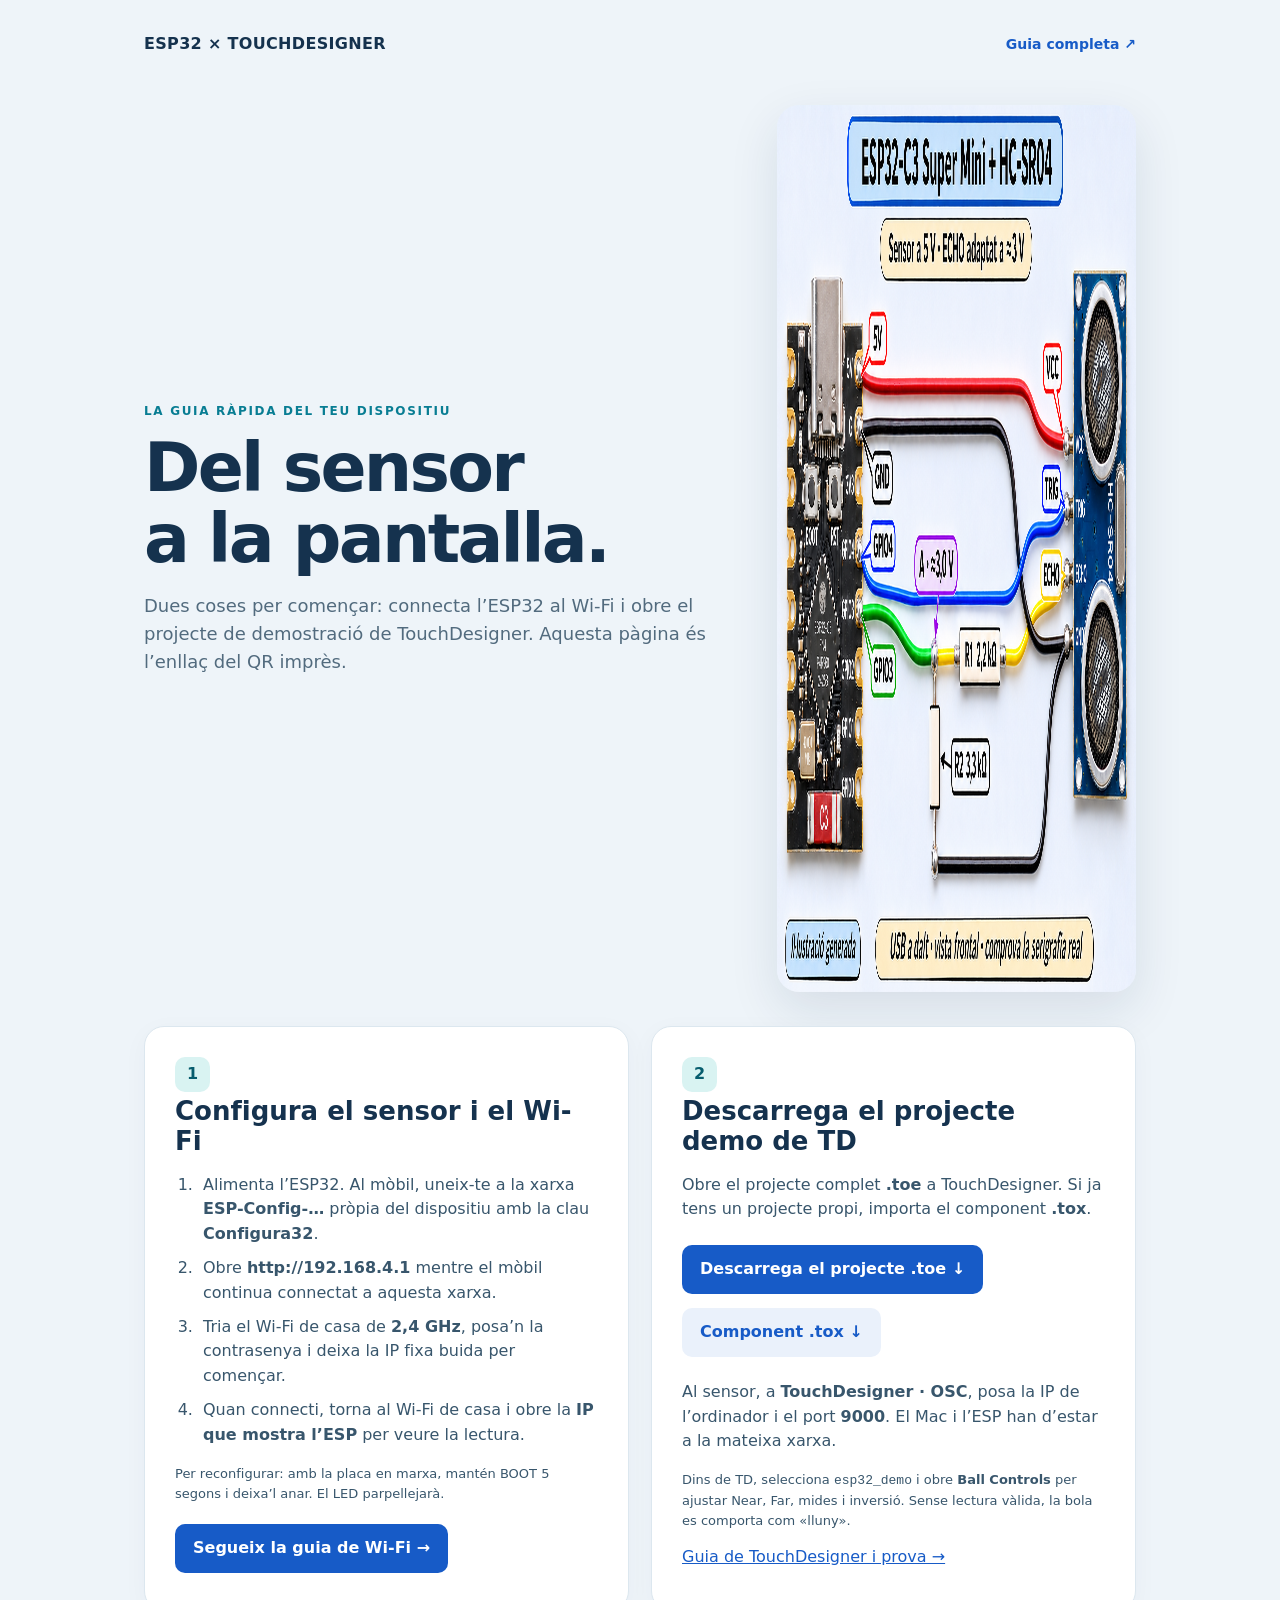
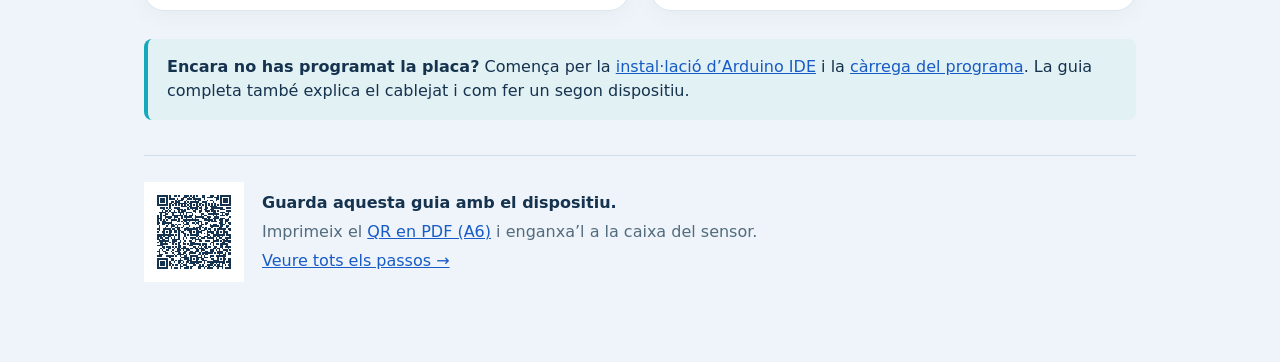
==== docs/comenca.html @ 6655056f "Tanca la guia amb QR i controls visuals de TouchDesigner" ====
<!doctype html>
<html lang="ca"><head><meta charset="utf-8"><meta name="viewport" content="width=device-width, initial-scale=1"><meta name="theme-color" content="#15324e"><meta name="description" content="Configura el Wi-Fi del sensor ESP32-C3 i descarrega el patch de TouchDesigner."><title>Comença aquí · Sensor ESP32 i TouchDesigner</title>
<style>
:root{--navy:#15324e;--blue:#175bc7;--teal:#14a9bc;--paper:#eef4f9;--muted:#526b7e}*{box-sizing:border-box}body{margin:0;background:var(--paper);color:var(--navy);font:16px/1.55 system-ui,-apple-system,BlinkMacSystemFont,"Segoe UI",sans-serif}a{color:var(--blue)}.shell{max-width:1040px;margin:auto;padding:32px 24px 80px}.top{display:flex;justify-content:space-between;gap:16px;align-items:center;margin-bottom:48px}.brand{font-weight:800;letter-spacing:.02em}.top a{text-decoration:none;font-size:14px;font-weight:650}.hero{display:grid;grid-template-columns:1.25fr .75fr;gap:35px;align-items:center;margin-bottom:34px}.kicker{color:#087d93;font-size:12px;letter-spacing:.14em;font-weight:800;text-transform:uppercase}h1{font-size:clamp(38px,6vw,68px);line-height:1.04;letter-spacing:-.04em;margin:12px 0 18px}h2{font-size:26px;line-height:1.15;margin:5px 0 15px}.lead{font-size:18px;color:var(--muted);max-width:600px}.hero img{width:100%;border-radius:22px;box-shadow:0 18px 50px #15324e1c}.cards{display:grid;grid-template-columns:1fr 1fr;gap:22px}.card{background:#fff;border:1px solid #dce7ef;border-radius:20px;padding:30px;box-shadow:0 6px 26px #15324e09}.number{display:inline-grid;place-items:center;width:35px;height:35px;background:#d9f3f2;color:#075d6e;border-radius:10px;font-weight:800}.card p,.card li{color:#38566c}.card ol{padding-left:23px}.card li{padding-left:5px;margin:9px 0}.button{display:inline-block;background:var(--blue);color:#fff;text-decoration:none;border-radius:10px;padding:12px 18px;font-weight:700;margin:7px 8px 7px 0}.button.secondary{background:#eaf1fb;color:var(--blue)}.micro{font-size:13px;color:var(--muted)}.note{background:#e2f1f3;border-left:4px solid var(--teal);padding:16px 19px;border-radius:8px;margin:28px 0}.qr-row{display:flex;gap:18px;align-items:center;margin-top:35px;border-top:1px solid #cfdeea;padding-top:26px}.qr-row img{width:100px;height:100px;image-rendering:pixelated;background:white;padding:7px}.qr-row p{margin:4px 0;color:var(--muted)}@media(max-width:720px){.shell{padding:22px 17px 50px}.top{margin-bottom:30px}.hero,.cards{grid-template-columns:1fr}.hero{gap:20px}.hero img{max-height:240px;object-fit:cover}.card{padding:23px}.qr-row{align-items:flex-start}.qr-row img{width:75px;height:75px}}@media print{body{background:#fff}.shell{max-width:none}.hero img{max-width:260px}.cards{gap:15px}.card{box-shadow:none;break-inside:avoid}.qr-row{display:none}}
</style></head><body><div class="shell"><header class="top"><div class="brand">ESP32 × TOUCHDESIGNER</div><a href="index.html">Guia completa ↗</a></header>
<section class="hero"><div><div class="kicker">La guia ràpida del teu dispositiu</div><h1>Del sensor<br>a la pantalla.</h1><p class="lead">Dues coses per començar: connecta l’ESP32 al Wi-Fi i obre el projecte de demostració de TouchDesigner. Aquesta pàgina és l’enllaç del QR imprès.</p></div><img src="assets/connexio-illustrada.png" alt="ESP32-C3 Super Mini connectat al sensor HC-SR04 amb divisor de tensió" width="1774" height="887"></section>
<main class="cards"><section class="card"><span class="number">1</span><h2>Configura el sensor i el Wi-Fi</h2><ol><li>Alimenta l’ESP32. Al mòbil, uneix-te a la xarxa <strong>ESP-Config-…</strong> pròpia del dispositiu amb la clau <strong>Configura32</strong>.</li><li>Obre <strong>http://192.168.4.1</strong> mentre el mòbil continua connectat a aquesta xarxa.</li><li>Tria el Wi-Fi de casa de <strong>2,4 GHz</strong>, posa’n la contrasenya i deixa la IP fixa buida per començar.</li><li>Quan connecti, torna al Wi-Fi de casa i obre la <strong>IP que mostra l’ESP</strong> per veure la lectura.</li></ol><p class="micro">Per reconfigurar: amb la placa en marxa, mantén BOOT 5 segons i deixa’l anar. El LED parpellejarà.</p><a class="button" href="index.html#wifi">Segueix la guia de Wi-Fi →</a></section>
<section class="card"><span class="number">2</span><h2>Descarrega el projecte demo de TD</h2><p>Obre el projecte complet <strong>.toe</strong> a TouchDesigner. Si ja tens un projecte propi, importa el component <strong>.tox</strong>.</p><a class="button" href="downloads/Prova_ESP32_TouchDesigner.toe" download>Descarrega el projecte .toe ↓</a><a class="button secondary" href="downloads/Prova_ESP32_TouchDesigner.tox" download>Component .tox ↓</a><p>Al sensor, a <strong>TouchDesigner · OSC</strong>, posa la IP de l’ordinador i el port <strong>9000</strong>. El Mac i l’ESP han d’estar a la mateixa xarxa.</p><p class="micro">Dins de TD, selecciona <code>esp32_demo</code> i obre <strong>Ball Controls</strong> per ajustar Near, Far, mides i inversió. Sense lectura vàlida, la bola es comporta com «lluny».</p><a href="index.html#touchdesigner">Guia de TouchDesigner i prova →</a></section></main>
<aside class="note"><strong>Encara no has programat la placa?</strong> Comença per la <a href="index.html#arduino">instal·lació d’Arduino IDE</a> i la <a href="index.html#programa">càrrega del programa</a>. La guia completa també explica el cablejat i com fer un segon dispositiu.</aside>
<footer class="qr-row"><img src="assets/qr-guia.png" alt="Codi QR que obre aquesta pàgina"><div><strong>Guarda aquesta guia amb el dispositiu.</strong><p>Imprimeix el <a href="assets/qr-guia-imprimible.pdf" download>QR en PDF (A6)</a> i enganxa’l a la caixa del sensor.</p><a href="index.html">Veure tots els passos →</a></div></footer></div></body></html>
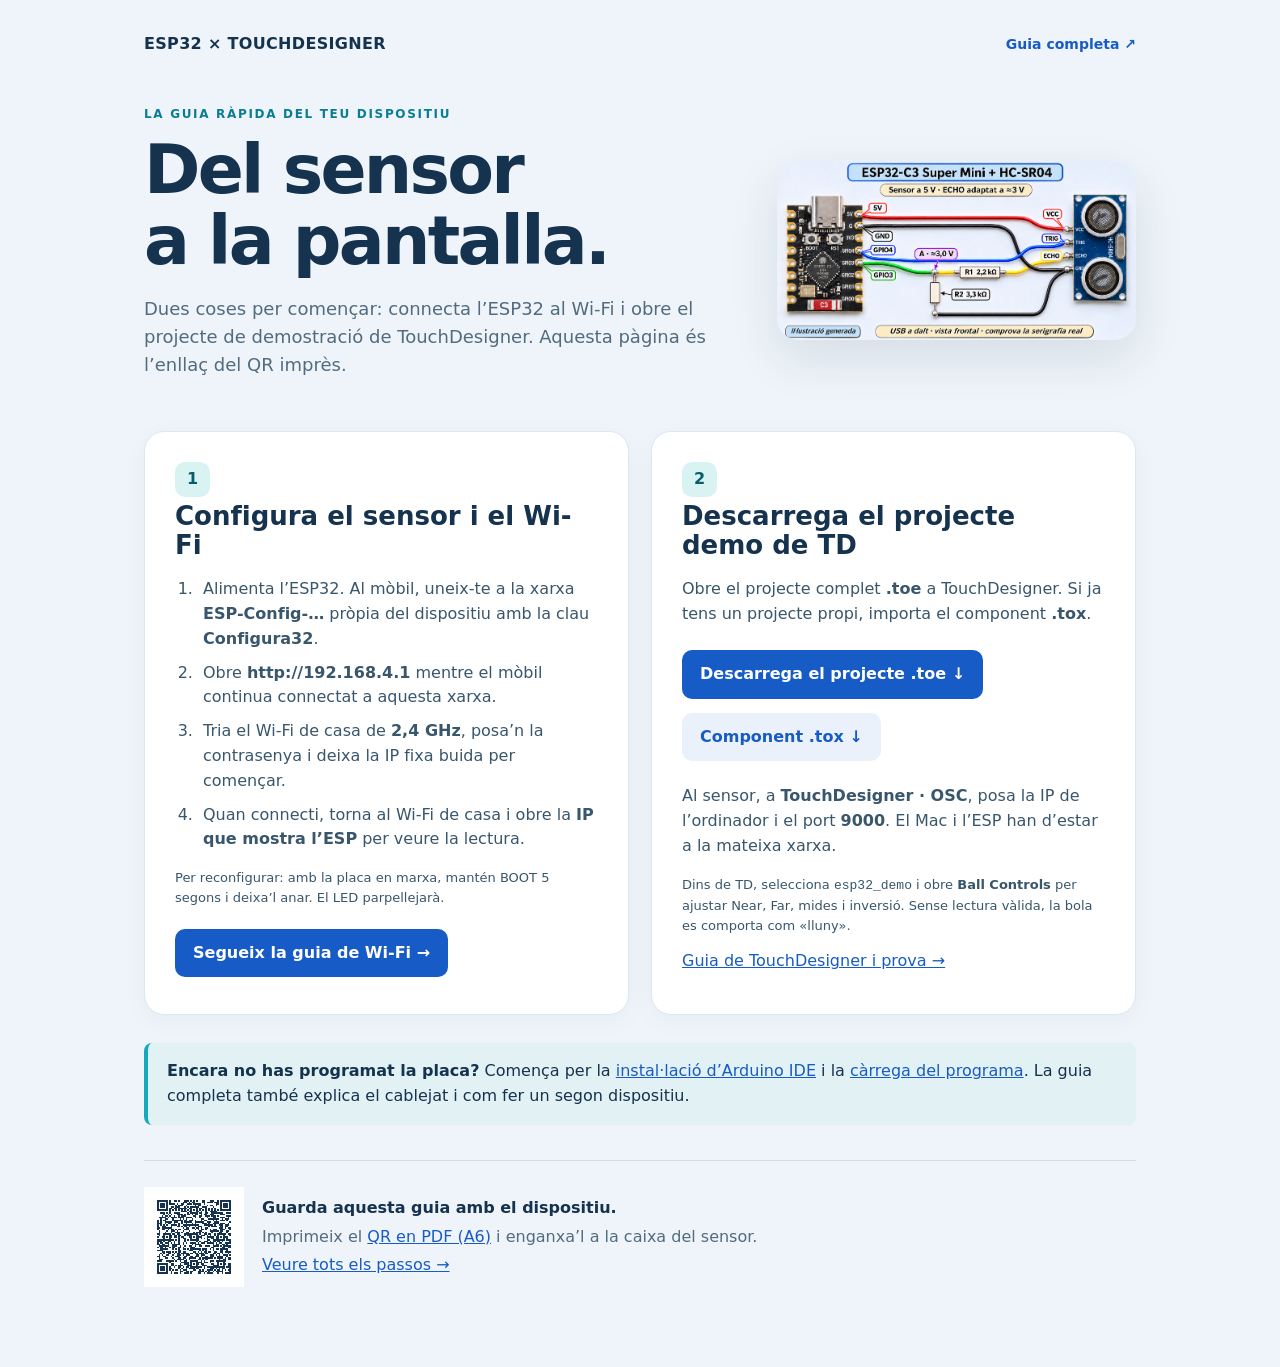
==== commit 13ef4b59: "Ajusta la mida de la il·lustració de la guia ràpida" ====
--- a/docs/comenca.html
+++ b/docs/comenca.html
@@ -1,7 +1,7 @@
 <!doctype html>
 <html lang="ca"><head><meta charset="utf-8"><meta name="viewport" content="width=device-width, initial-scale=1"><meta name="theme-color" content="#15324e"><meta name="description" content="Configura el Wi-Fi del sensor ESP32-C3 i descarrega el patch de TouchDesigner."><title>Comença aquí · Sensor ESP32 i TouchDesigner</title>
 <style>
-:root{--navy:#15324e;--blue:#175bc7;--teal:#14a9bc;--paper:#eef4f9;--muted:#526b7e}*{box-sizing:border-box}body{margin:0;background:var(--paper);color:var(--navy);font:16px/1.55 system-ui,-apple-system,BlinkMacSystemFont,"Segoe UI",sans-serif}a{color:var(--blue)}.shell{max-width:1040px;margin:auto;padding:32px 24px 80px}.top{display:flex;justify-content:space-between;gap:16px;align-items:center;margin-bottom:48px}.brand{font-weight:800;letter-spacing:.02em}.top a{text-decoration:none;font-size:14px;font-weight:650}.hero{display:grid;grid-template-columns:1.25fr .75fr;gap:35px;align-items:center;margin-bottom:34px}.kicker{color:#087d93;font-size:12px;letter-spacing:.14em;font-weight:800;text-transform:uppercase}h1{font-size:clamp(38px,6vw,68px);line-height:1.04;letter-spacing:-.04em;margin:12px 0 18px}h2{font-size:26px;line-height:1.15;margin:5px 0 15px}.lead{font-size:18px;color:var(--muted);max-width:600px}.hero img{width:100%;border-radius:22px;box-shadow:0 18px 50px #15324e1c}.cards{display:grid;grid-template-columns:1fr 1fr;gap:22px}.card{background:#fff;border:1px solid #dce7ef;border-radius:20px;padding:30px;box-shadow:0 6px 26px #15324e09}.number{display:inline-grid;place-items:center;width:35px;height:35px;background:#d9f3f2;color:#075d6e;border-radius:10px;font-weight:800}.card p,.card li{color:#38566c}.card ol{padding-left:23px}.card li{padding-left:5px;margin:9px 0}.button{display:inline-block;background:var(--blue);color:#fff;text-decoration:none;border-radius:10px;padding:12px 18px;font-weight:700;margin:7px 8px 7px 0}.button.secondary{background:#eaf1fb;color:var(--blue)}.micro{font-size:13px;color:var(--muted)}.note{background:#e2f1f3;border-left:4px solid var(--teal);padding:16px 19px;border-radius:8px;margin:28px 0}.qr-row{display:flex;gap:18px;align-items:center;margin-top:35px;border-top:1px solid #cfdeea;padding-top:26px}.qr-row img{width:100px;height:100px;image-rendering:pixelated;background:white;padding:7px}.qr-row p{margin:4px 0;color:var(--muted)}@media(max-width:720px){.shell{padding:22px 17px 50px}.top{margin-bottom:30px}.hero,.cards{grid-template-columns:1fr}.hero{gap:20px}.hero img{max-height:240px;object-fit:cover}.card{padding:23px}.qr-row{align-items:flex-start}.qr-row img{width:75px;height:75px}}@media print{body{background:#fff}.shell{max-width:none}.hero img{max-width:260px}.cards{gap:15px}.card{box-shadow:none;break-inside:avoid}.qr-row{display:none}}
+:root{--navy:#15324e;--blue:#175bc7;--teal:#14a9bc;--paper:#eef4f9;--muted:#526b7e}*{box-sizing:border-box}body{margin:0;background:var(--paper);color:var(--navy);font:16px/1.55 system-ui,-apple-system,BlinkMacSystemFont,"Segoe UI",sans-serif}a{color:var(--blue)}.shell{max-width:1040px;margin:auto;padding:32px 24px 80px}.top{display:flex;justify-content:space-between;gap:16px;align-items:center;margin-bottom:48px}.brand{font-weight:800;letter-spacing:.02em}.top a{text-decoration:none;font-size:14px;font-weight:650}.hero{display:grid;grid-template-columns:1.25fr .75fr;gap:35px;align-items:center;margin-bottom:34px}.kicker{color:#087d93;font-size:12px;letter-spacing:.14em;font-weight:800;text-transform:uppercase}h1{font-size:clamp(38px,6vw,68px);line-height:1.04;letter-spacing:-.04em;margin:12px 0 18px}h2{font-size:26px;line-height:1.15;margin:5px 0 15px}.lead{font-size:18px;color:var(--muted);max-width:600px}.hero img{width:100%;height:auto;border-radius:22px;box-shadow:0 18px 50px #15324e1c}.cards{display:grid;grid-template-columns:1fr 1fr;gap:22px}.card{background:#fff;border:1px solid #dce7ef;border-radius:20px;padding:30px;box-shadow:0 6px 26px #15324e09}.number{display:inline-grid;place-items:center;width:35px;height:35px;background:#d9f3f2;color:#075d6e;border-radius:10px;font-weight:800}.card p,.card li{color:#38566c}.card ol{padding-left:23px}.card li{padding-left:5px;margin:9px 0}.button{display:inline-block;background:var(--blue);color:#fff;text-decoration:none;border-radius:10px;padding:12px 18px;font-weight:700;margin:7px 8px 7px 0}.button.secondary{background:#eaf1fb;color:var(--blue)}.micro{font-size:13px;color:var(--muted)}.note{background:#e2f1f3;border-left:4px solid var(--teal);padding:16px 19px;border-radius:8px;margin:28px 0}.qr-row{display:flex;gap:18px;align-items:center;margin-top:35px;border-top:1px solid #cfdeea;padding-top:26px}.qr-row img{width:100px;height:100px;image-rendering:pixelated;background:white;padding:7px}.qr-row p{margin:4px 0;color:var(--muted)}@media(max-width:720px){.shell{padding:22px 17px 50px}.top{margin-bottom:30px}.hero,.cards{grid-template-columns:1fr}.hero{gap:20px}.hero img{max-height:240px;object-fit:cover}.card{padding:23px}.qr-row{align-items:flex-start}.qr-row img{width:75px;height:75px}}@media print{body{background:#fff}.shell{max-width:none}.hero img{max-width:260px}.cards{gap:15px}.card{box-shadow:none;break-inside:avoid}.qr-row{display:none}}
 </style></head><body><div class="shell"><header class="top"><div class="brand">ESP32 × TOUCHDESIGNER</div><a href="index.html">Guia completa ↗</a></header>
 <section class="hero"><div><div class="kicker">La guia ràpida del teu dispositiu</div><h1>Del sensor<br>a la pantalla.</h1><p class="lead">Dues coses per començar: connecta l’ESP32 al Wi-Fi i obre el projecte de demostració de TouchDesigner. Aquesta pàgina és l’enllaç del QR imprès.</p></div><img src="assets/connexio-illustrada.png" alt="ESP32-C3 Super Mini connectat al sensor HC-SR04 amb divisor de tensió" width="1774" height="887"></section>
 <main class="cards"><section class="card"><span class="number">1</span><h2>Configura el sensor i el Wi-Fi</h2><ol><li>Alimenta l’ESP32. Al mòbil, uneix-te a la xarxa <strong>ESP-Config-…</strong> pròpia del dispositiu amb la clau <strong>Configura32</strong>.</li><li>Obre <strong>http://192.168.4.1</strong> mentre el mòbil continua connectat a aquesta xarxa.</li><li>Tria el Wi-Fi de casa de <strong>2,4 GHz</strong>, posa’n la contrasenya i deixa la IP fixa buida per començar.</li><li>Quan connecti, torna al Wi-Fi de casa i obre la <strong>IP que mostra l’ESP</strong> per veure la lectura.</li></ol><p class="micro">Per reconfigurar: amb la placa en marxa, mantén BOOT 5 segons i deixa’l anar. El LED parpellejarà.</p><a class="button" href="index.html#wifi">Segueix la guia de Wi-Fi →</a></section>
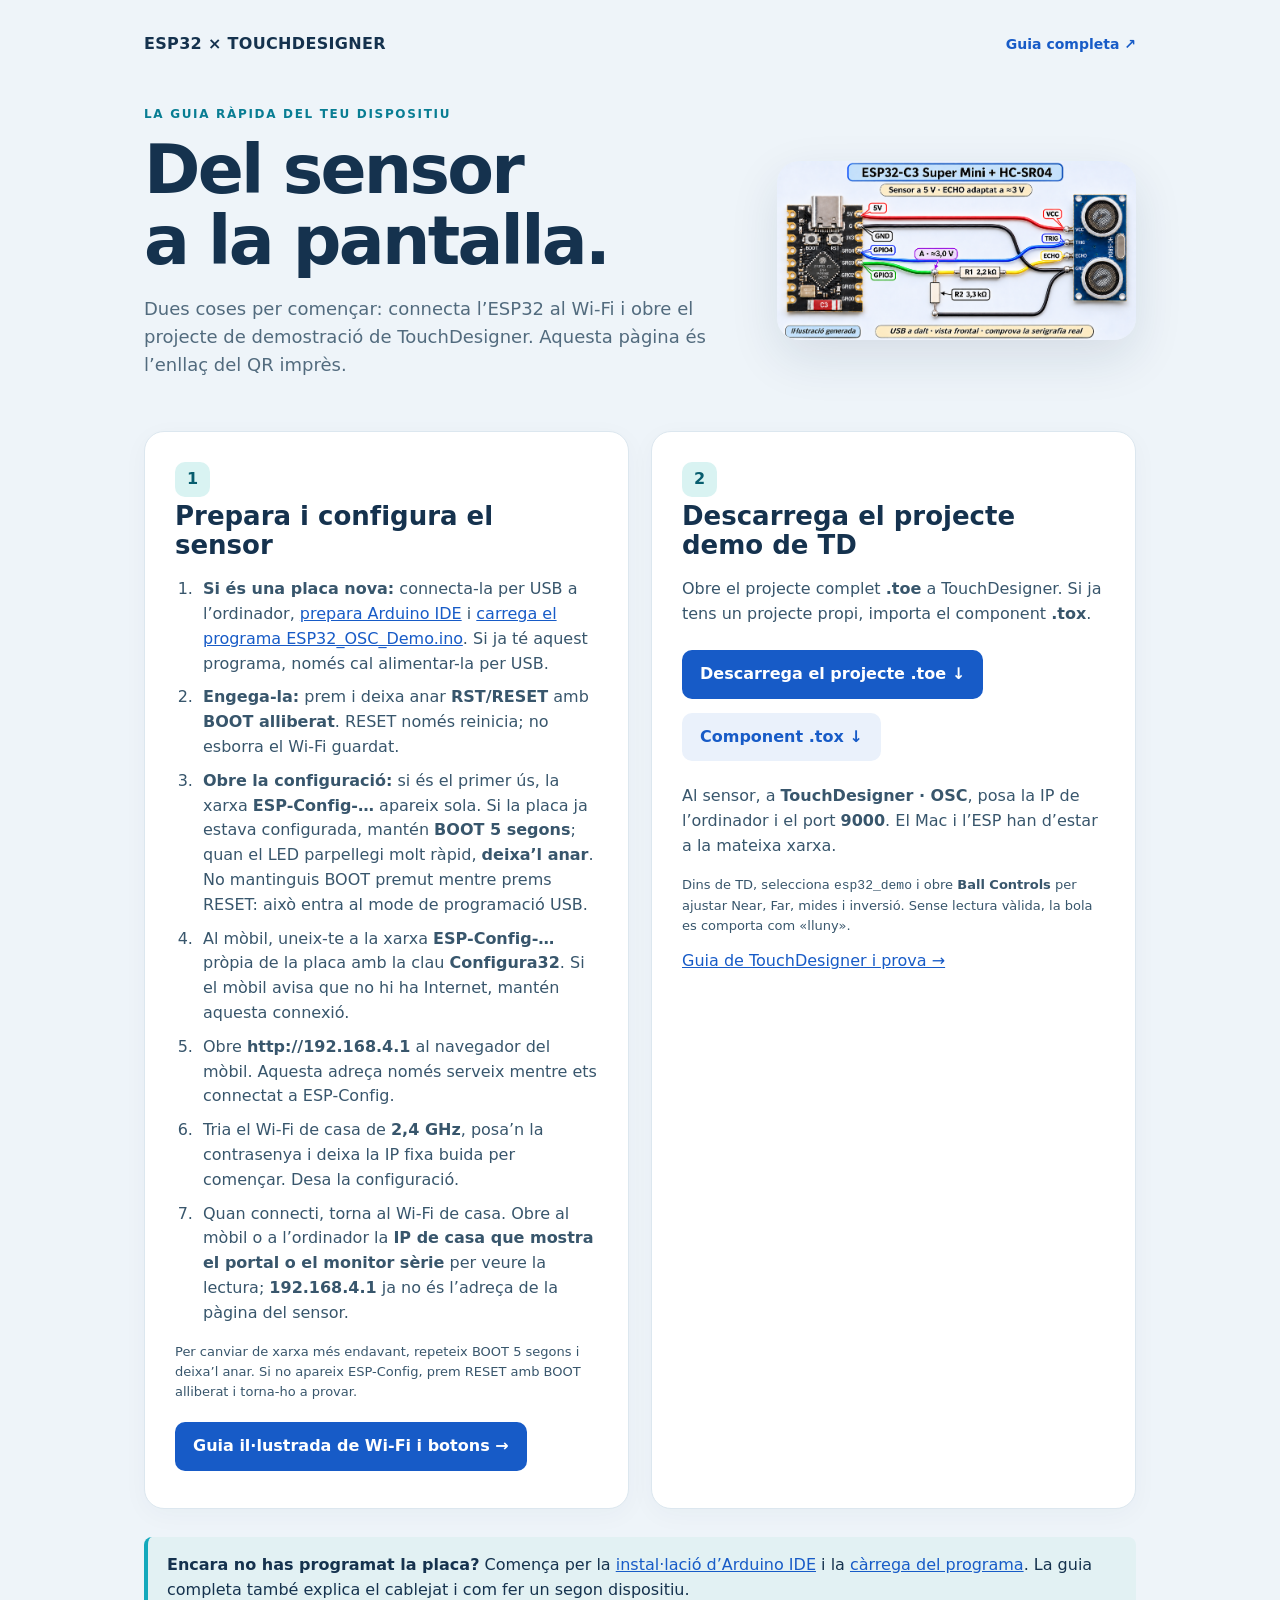
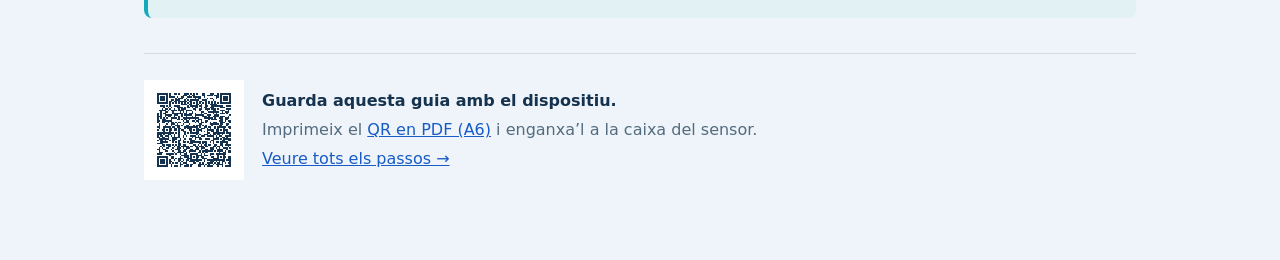
==== commit 25029d53: "Explica BOOT i RESET des de zero a la guia ràpida" ====
--- a/docs/comenca.html
+++ b/docs/comenca.html
@@ -4,7 +4,7 @@
 :root{--navy:#15324e;--blue:#175bc7;--teal:#14a9bc;--paper:#eef4f9;--muted:#526b7e}*{box-sizing:border-box}body{margin:0;background:var(--paper);color:var(--navy);font:16px/1.55 system-ui,-apple-system,BlinkMacSystemFont,"Segoe UI",sans-serif}a{color:var(--blue)}.shell{max-width:1040px;margin:auto;padding:32px 24px 80px}.top{display:flex;justify-content:space-between;gap:16px;align-items:center;margin-bottom:48px}.brand{font-weight:800;letter-spacing:.02em}.top a{text-decoration:none;font-size:14px;font-weight:650}.hero{display:grid;grid-template-columns:1.25fr .75fr;gap:35px;align-items:center;margin-bottom:34px}.kicker{color:#087d93;font-size:12px;letter-spacing:.14em;font-weight:800;text-transform:uppercase}h1{font-size:clamp(38px,6vw,68px);line-height:1.04;letter-spacing:-.04em;margin:12px 0 18px}h2{font-size:26px;line-height:1.15;margin:5px 0 15px}.lead{font-size:18px;color:var(--muted);max-width:600px}.hero img{width:100%;height:auto;border-radius:22px;box-shadow:0 18px 50px #15324e1c}.cards{display:grid;grid-template-columns:1fr 1fr;gap:22px}.card{background:#fff;border:1px solid #dce7ef;border-radius:20px;padding:30px;box-shadow:0 6px 26px #15324e09}.number{display:inline-grid;place-items:center;width:35px;height:35px;background:#d9f3f2;color:#075d6e;border-radius:10px;font-weight:800}.card p,.card li{color:#38566c}.card ol{padding-left:23px}.card li{padding-left:5px;margin:9px 0}.button{display:inline-block;background:var(--blue);color:#fff;text-decoration:none;border-radius:10px;padding:12px 18px;font-weight:700;margin:7px 8px 7px 0}.button.secondary{background:#eaf1fb;color:var(--blue)}.micro{font-size:13px;color:var(--muted)}.note{background:#e2f1f3;border-left:4px solid var(--teal);padding:16px 19px;border-radius:8px;margin:28px 0}.qr-row{display:flex;gap:18px;align-items:center;margin-top:35px;border-top:1px solid #cfdeea;padding-top:26px}.qr-row img{width:100px;height:100px;image-rendering:pixelated;background:white;padding:7px}.qr-row p{margin:4px 0;color:var(--muted)}@media(max-width:720px){.shell{padding:22px 17px 50px}.top{margin-bottom:30px}.hero,.cards{grid-template-columns:1fr}.hero{gap:20px}.hero img{max-height:240px;object-fit:cover}.card{padding:23px}.qr-row{align-items:flex-start}.qr-row img{width:75px;height:75px}}@media print{body{background:#fff}.shell{max-width:none}.hero img{max-width:260px}.cards{gap:15px}.card{box-shadow:none;break-inside:avoid}.qr-row{display:none}}
 </style></head><body><div class="shell"><header class="top"><div class="brand">ESP32 × TOUCHDESIGNER</div><a href="index.html">Guia completa ↗</a></header>
 <section class="hero"><div><div class="kicker">La guia ràpida del teu dispositiu</div><h1>Del sensor<br>a la pantalla.</h1><p class="lead">Dues coses per començar: connecta l’ESP32 al Wi-Fi i obre el projecte de demostració de TouchDesigner. Aquesta pàgina és l’enllaç del QR imprès.</p></div><img src="assets/connexio-illustrada.png" alt="ESP32-C3 Super Mini connectat al sensor HC-SR04 amb divisor de tensió" width="1774" height="887"></section>
-<main class="cards"><section class="card"><span class="number">1</span><h2>Configura el sensor i el Wi-Fi</h2><ol><li>Alimenta l’ESP32. Al mòbil, uneix-te a la xarxa <strong>ESP-Config-…</strong> pròpia del dispositiu amb la clau <strong>Configura32</strong>.</li><li>Obre <strong>http://192.168.4.1</strong> mentre el mòbil continua connectat a aquesta xarxa.</li><li>Tria el Wi-Fi de casa de <strong>2,4 GHz</strong>, posa’n la contrasenya i deixa la IP fixa buida per començar.</li><li>Quan connecti, torna al Wi-Fi de casa i obre la <strong>IP que mostra l’ESP</strong> per veure la lectura.</li></ol><p class="micro">Per reconfigurar: amb la placa en marxa, mantén BOOT 5 segons i deixa’l anar. El LED parpellejarà.</p><a class="button" href="index.html#wifi">Segueix la guia de Wi-Fi →</a></section>
+<main class="cards"><section class="card"><span class="number">1</span><h2>Prepara i configura el sensor</h2><ol><li><strong>Si és una placa nova:</strong> connecta-la per USB a l’ordinador, <a href="index.html#arduino">prepara Arduino IDE</a> i <a href="index.html#programa">carrega el programa ESP32_OSC_Demo.ino</a>. Si ja té aquest programa, només cal alimentar-la per USB.</li><li><strong>Engega-la:</strong> prem i deixa anar <strong>RST/RESET</strong> amb <strong>BOOT alliberat</strong>. RESET només reinicia; no esborra el Wi-Fi guardat.</li><li><strong>Obre la configuració:</strong> si és el primer ús, la xarxa <strong>ESP-Config-…</strong> apareix sola. Si la placa ja estava configurada, mantén <strong>BOOT 5 segons</strong>; quan el LED parpellegi molt ràpid, <strong>deixa’l anar</strong>. No mantinguis BOOT premut mentre prems RESET: això entra al mode de programació USB.</li><li>Al mòbil, uneix-te a la xarxa <strong>ESP-Config-…</strong> pròpia de la placa amb la clau <strong>Configura32</strong>. Si el mòbil avisa que no hi ha Internet, mantén aquesta connexió.</li><li>Obre <strong>http://192.168.4.1</strong> al navegador del mòbil. Aquesta adreça només serveix mentre ets connectat a ESP-Config.</li><li>Tria el Wi-Fi de casa de <strong>2,4 GHz</strong>, posa’n la contrasenya i deixa la IP fixa buida per començar. Desa la configuració.</li><li>Quan connecti, torna al Wi-Fi de casa. Obre al mòbil o a l’ordinador la <strong>IP de casa que mostra el portal o el monitor sèrie</strong> per veure la lectura; <strong>192.168.4.1</strong> ja no és l’adreça de la pàgina del sensor.</li></ol><p class="micro">Per canviar de xarxa més endavant, repeteix BOOT 5 segons i deixa’l anar. Si no apareix ESP-Config, prem RESET amb BOOT alliberat i torna-ho a provar.</p><a class="button" href="index.html#wifi">Guia il·lustrada de Wi-Fi i botons →</a></section>
 <section class="card"><span class="number">2</span><h2>Descarrega el projecte demo de TD</h2><p>Obre el projecte complet <strong>.toe</strong> a TouchDesigner. Si ja tens un projecte propi, importa el component <strong>.tox</strong>.</p><a class="button" href="downloads/Prova_ESP32_TouchDesigner.toe" download>Descarrega el projecte .toe ↓</a><a class="button secondary" href="downloads/Prova_ESP32_TouchDesigner.tox" download>Component .tox ↓</a><p>Al sensor, a <strong>TouchDesigner · OSC</strong>, posa la IP de l’ordinador i el port <strong>9000</strong>. El Mac i l’ESP han d’estar a la mateixa xarxa.</p><p class="micro">Dins de TD, selecciona <code>esp32_demo</code> i obre <strong>Ball Controls</strong> per ajustar Near, Far, mides i inversió. Sense lectura vàlida, la bola es comporta com «lluny».</p><a href="index.html#touchdesigner">Guia de TouchDesigner i prova →</a></section></main>
 <aside class="note"><strong>Encara no has programat la placa?</strong> Comença per la <a href="index.html#arduino">instal·lació d’Arduino IDE</a> i la <a href="index.html#programa">càrrega del programa</a>. La guia completa també explica el cablejat i com fer un segon dispositiu.</aside>
 <footer class="qr-row"><img src="assets/qr-guia.png" alt="Codi QR que obre aquesta pàgina"><div><strong>Guarda aquesta guia amb el dispositiu.</strong><p>Imprimeix el <a href="assets/qr-guia-imprimible.pdf" download>QR en PDF (A6)</a> i enganxa’l a la caixa del sensor.</p><a href="index.html">Veure tots els passos →</a></div></footer></div></body></html>
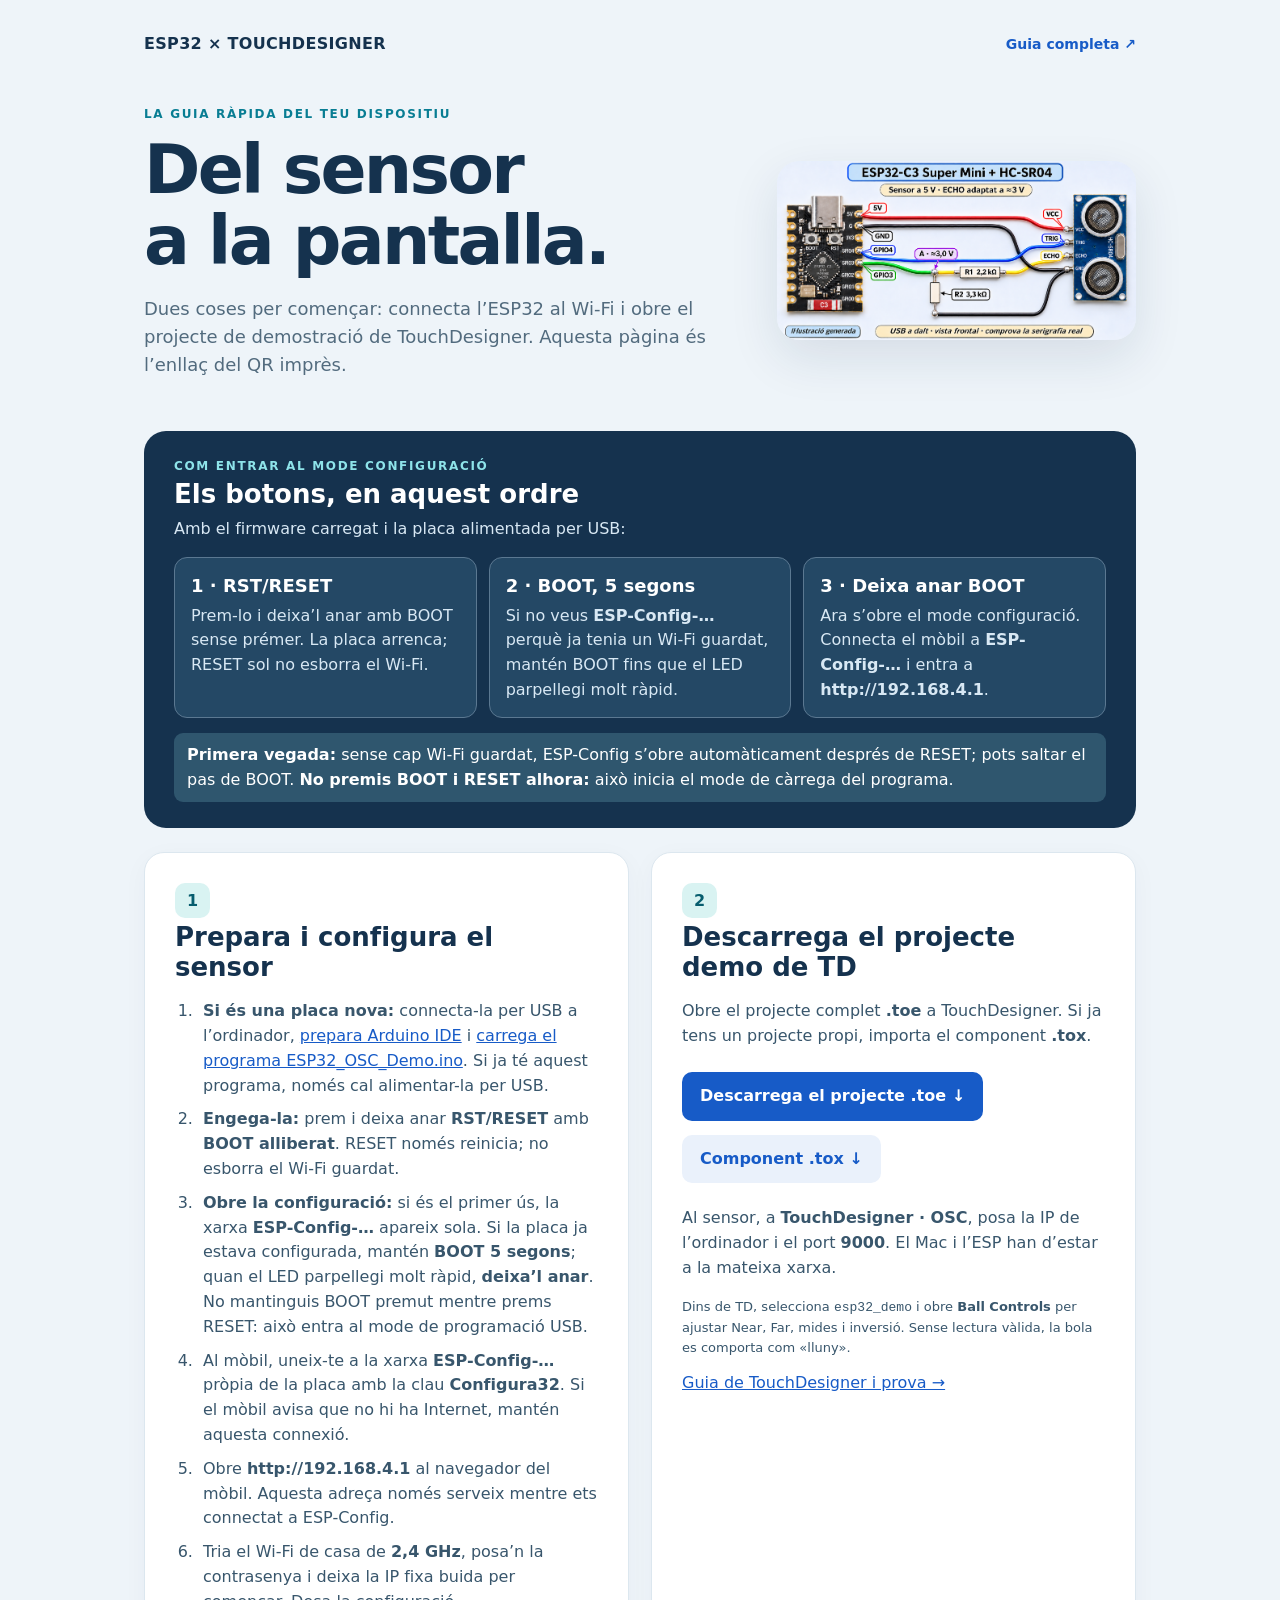
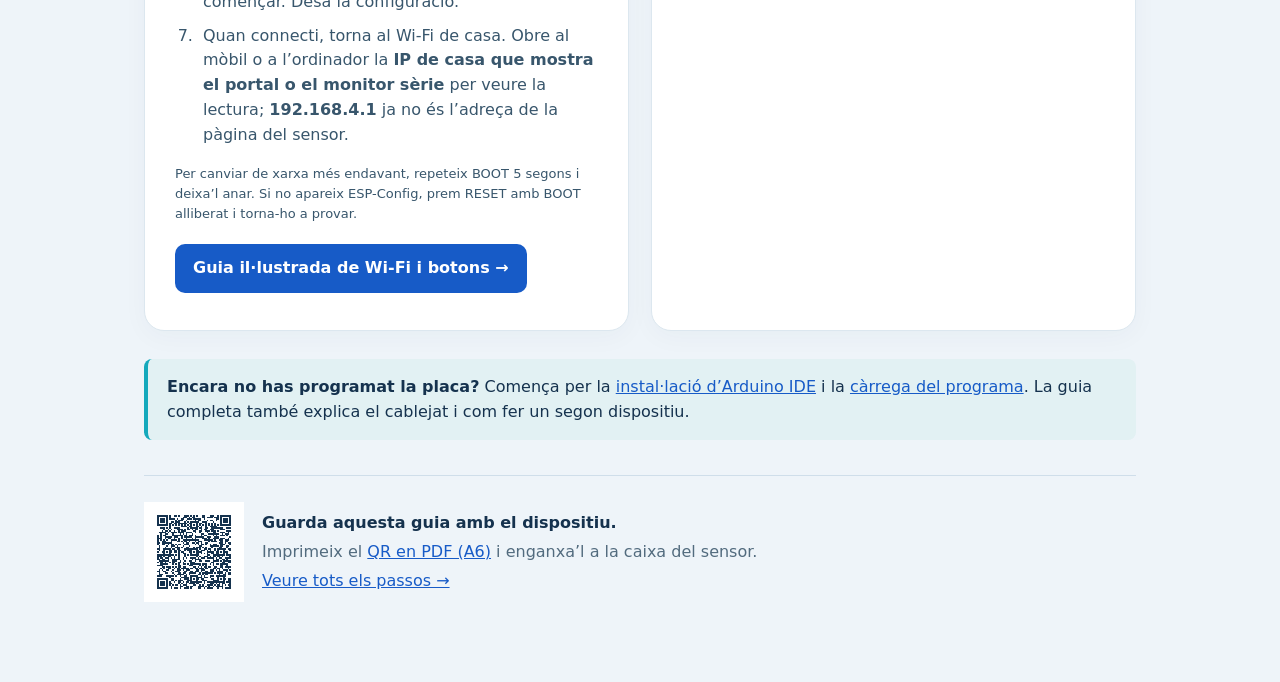
==== commit a6d9172f: "Destaca els botons per configurar el sensor al QR" ====
--- a/docs/comenca.html
+++ b/docs/comenca.html
@@ -1,9 +1,10 @@
 <!doctype html>
 <html lang="ca"><head><meta charset="utf-8"><meta name="viewport" content="width=device-width, initial-scale=1"><meta name="theme-color" content="#15324e"><meta name="description" content="Configura el Wi-Fi del sensor ESP32-C3 i descarrega el patch de TouchDesigner."><title>Comença aquí · Sensor ESP32 i TouchDesigner</title>
 <style>
-:root{--navy:#15324e;--blue:#175bc7;--teal:#14a9bc;--paper:#eef4f9;--muted:#526b7e}*{box-sizing:border-box}body{margin:0;background:var(--paper);color:var(--navy);font:16px/1.55 system-ui,-apple-system,BlinkMacSystemFont,"Segoe UI",sans-serif}a{color:var(--blue)}.shell{max-width:1040px;margin:auto;padding:32px 24px 80px}.top{display:flex;justify-content:space-between;gap:16px;align-items:center;margin-bottom:48px}.brand{font-weight:800;letter-spacing:.02em}.top a{text-decoration:none;font-size:14px;font-weight:650}.hero{display:grid;grid-template-columns:1.25fr .75fr;gap:35px;align-items:center;margin-bottom:34px}.kicker{color:#087d93;font-size:12px;letter-spacing:.14em;font-weight:800;text-transform:uppercase}h1{font-size:clamp(38px,6vw,68px);line-height:1.04;letter-spacing:-.04em;margin:12px 0 18px}h2{font-size:26px;line-height:1.15;margin:5px 0 15px}.lead{font-size:18px;color:var(--muted);max-width:600px}.hero img{width:100%;height:auto;border-radius:22px;box-shadow:0 18px 50px #15324e1c}.cards{display:grid;grid-template-columns:1fr 1fr;gap:22px}.card{background:#fff;border:1px solid #dce7ef;border-radius:20px;padding:30px;box-shadow:0 6px 26px #15324e09}.number{display:inline-grid;place-items:center;width:35px;height:35px;background:#d9f3f2;color:#075d6e;border-radius:10px;font-weight:800}.card p,.card li{color:#38566c}.card ol{padding-left:23px}.card li{padding-left:5px;margin:9px 0}.button{display:inline-block;background:var(--blue);color:#fff;text-decoration:none;border-radius:10px;padding:12px 18px;font-weight:700;margin:7px 8px 7px 0}.button.secondary{background:#eaf1fb;color:var(--blue)}.micro{font-size:13px;color:var(--muted)}.note{background:#e2f1f3;border-left:4px solid var(--teal);padding:16px 19px;border-radius:8px;margin:28px 0}.qr-row{display:flex;gap:18px;align-items:center;margin-top:35px;border-top:1px solid #cfdeea;padding-top:26px}.qr-row img{width:100px;height:100px;image-rendering:pixelated;background:white;padding:7px}.qr-row p{margin:4px 0;color:var(--muted)}@media(max-width:720px){.shell{padding:22px 17px 50px}.top{margin-bottom:30px}.hero,.cards{grid-template-columns:1fr}.hero{gap:20px}.hero img{max-height:240px;object-fit:cover}.card{padding:23px}.qr-row{align-items:flex-start}.qr-row img{width:75px;height:75px}}@media print{body{background:#fff}.shell{max-width:none}.hero img{max-width:260px}.cards{gap:15px}.card{box-shadow:none;break-inside:avoid}.qr-row{display:none}}
+:root{--navy:#15324e;--blue:#175bc7;--teal:#14a9bc;--paper:#eef4f9;--muted:#526b7e}*{box-sizing:border-box}body{margin:0;background:var(--paper);color:var(--navy);font:16px/1.55 system-ui,-apple-system,BlinkMacSystemFont,"Segoe UI",sans-serif}a{color:var(--blue)}.shell{max-width:1040px;margin:auto;padding:32px 24px 80px}.top{display:flex;justify-content:space-between;gap:16px;align-items:center;margin-bottom:48px}.brand{font-weight:800;letter-spacing:.02em}.top a{text-decoration:none;font-size:14px;font-weight:650}.hero{display:grid;grid-template-columns:1.25fr .75fr;gap:35px;align-items:center;margin-bottom:34px}.kicker{color:#087d93;font-size:12px;letter-spacing:.14em;font-weight:800;text-transform:uppercase}h1{font-size:clamp(38px,6vw,68px);line-height:1.04;letter-spacing:-.04em;margin:12px 0 18px}h2{font-size:26px;line-height:1.15;margin:5px 0 15px}.lead{font-size:18px;color:var(--muted);max-width:600px}.hero img{width:100%;height:auto;border-radius:22px;box-shadow:0 18px 50px #15324e1c}.button-sequence{background:#15324e;color:#fff;border-radius:22px;padding:26px 30px;margin:0 0 24px}.button-sequence h2{margin:5px 0 7px}.button-sequence p{margin:0 0 15px;color:#d8e8f4}.button-sequence .steps{display:grid;grid-template-columns:repeat(3,1fr);gap:12px}.button-sequence .step{background:#244865;border:1px solid #5b7891;border-radius:13px;padding:14px 16px}.button-sequence .step b{display:block;color:#fff;font-size:18px;margin-bottom:4px}.button-sequence .step span{color:#d8e8f4}.button-sequence .alert{margin:15px 0 0;color:#fff;background:#2f566e;padding:10px 13px;border-radius:9px}@media(max-width:720px){.button-sequence .steps{grid-template-columns:1fr}.button-sequence{padding:22px}}.cards{display:grid;grid-template-columns:1fr 1fr;gap:22px}.card{background:#fff;border:1px solid #dce7ef;border-radius:20px;padding:30px;box-shadow:0 6px 26px #15324e09}.number{display:inline-grid;place-items:center;width:35px;height:35px;background:#d9f3f2;color:#075d6e;border-radius:10px;font-weight:800}.card p,.card li{color:#38566c}.card ol{padding-left:23px}.card li{padding-left:5px;margin:9px 0}.button{display:inline-block;background:var(--blue);color:#fff;text-decoration:none;border-radius:10px;padding:12px 18px;font-weight:700;margin:7px 8px 7px 0}.button.secondary{background:#eaf1fb;color:var(--blue)}.micro{font-size:13px;color:var(--muted)}.note{background:#e2f1f3;border-left:4px solid var(--teal);padding:16px 19px;border-radius:8px;margin:28px 0}.qr-row{display:flex;gap:18px;align-items:center;margin-top:35px;border-top:1px solid #cfdeea;padding-top:26px}.qr-row img{width:100px;height:100px;image-rendering:pixelated;background:white;padding:7px}.qr-row p{margin:4px 0;color:var(--muted)}@media(max-width:720px){.shell{padding:22px 17px 50px}.top{margin-bottom:30px}.hero,.cards{grid-template-columns:1fr}.hero{gap:20px}.hero img{max-height:240px;object-fit:cover}.card{padding:23px}.qr-row{align-items:flex-start}.qr-row img{width:75px;height:75px}}@media print{body{background:#fff}.shell{max-width:none}.hero img{max-width:260px}.cards{gap:15px}.card{box-shadow:none;break-inside:avoid}.qr-row{display:none}}
 </style></head><body><div class="shell"><header class="top"><div class="brand">ESP32 × TOUCHDESIGNER</div><a href="index.html">Guia completa ↗</a></header>
 <section class="hero"><div><div class="kicker">La guia ràpida del teu dispositiu</div><h1>Del sensor<br>a la pantalla.</h1><p class="lead">Dues coses per començar: connecta l’ESP32 al Wi-Fi i obre el projecte de demostració de TouchDesigner. Aquesta pàgina és l’enllaç del QR imprès.</p></div><img src="assets/connexio-illustrada.png" alt="ESP32-C3 Super Mini connectat al sensor HC-SR04 amb divisor de tensió" width="1774" height="887"></section>
+<section class="button-sequence" aria-labelledby="botons"><div class="kicker" style="color:#8ee4ea">COM ENTRAR AL MODE CONFIGURACIÓ</div><h2 id="botons">Els botons, en aquest ordre</h2><p>Amb el firmware carregat i la placa alimentada per USB:</p><div class="steps"><div class="step"><b>1 · RST/RESET</b><span>Prem-lo i deixa’l anar amb BOOT sense prémer. La placa arrenca; RESET sol no esborra el Wi-Fi.</span></div><div class="step"><b>2 · BOOT, 5 segons</b><span>Si no veus <strong>ESP-Config-…</strong> perquè ja tenia un Wi-Fi guardat, mantén BOOT fins que el LED parpellegi molt ràpid.</span></div><div class="step"><b>3 · Deixa anar BOOT</b><span>Ara s’obre el mode configuració. Connecta el mòbil a <strong>ESP-Config-…</strong> i entra a <strong>http://192.168.4.1</strong>.</span></div></div><p class="alert"><strong>Primera vegada:</strong> sense cap Wi-Fi guardat, ESP-Config s’obre automàticament després de RESET; pots saltar el pas de BOOT. <strong>No premis BOOT i RESET alhora:</strong> això inicia el mode de càrrega del programa.</p></section>
 <main class="cards"><section class="card"><span class="number">1</span><h2>Prepara i configura el sensor</h2><ol><li><strong>Si és una placa nova:</strong> connecta-la per USB a l’ordinador, <a href="index.html#arduino">prepara Arduino IDE</a> i <a href="index.html#programa">carrega el programa ESP32_OSC_Demo.ino</a>. Si ja té aquest programa, només cal alimentar-la per USB.</li><li><strong>Engega-la:</strong> prem i deixa anar <strong>RST/RESET</strong> amb <strong>BOOT alliberat</strong>. RESET només reinicia; no esborra el Wi-Fi guardat.</li><li><strong>Obre la configuració:</strong> si és el primer ús, la xarxa <strong>ESP-Config-…</strong> apareix sola. Si la placa ja estava configurada, mantén <strong>BOOT 5 segons</strong>; quan el LED parpellegi molt ràpid, <strong>deixa’l anar</strong>. No mantinguis BOOT premut mentre prems RESET: això entra al mode de programació USB.</li><li>Al mòbil, uneix-te a la xarxa <strong>ESP-Config-…</strong> pròpia de la placa amb la clau <strong>Configura32</strong>. Si el mòbil avisa que no hi ha Internet, mantén aquesta connexió.</li><li>Obre <strong>http://192.168.4.1</strong> al navegador del mòbil. Aquesta adreça només serveix mentre ets connectat a ESP-Config.</li><li>Tria el Wi-Fi de casa de <strong>2,4 GHz</strong>, posa’n la contrasenya i deixa la IP fixa buida per començar. Desa la configuració.</li><li>Quan connecti, torna al Wi-Fi de casa. Obre al mòbil o a l’ordinador la <strong>IP de casa que mostra el portal o el monitor sèrie</strong> per veure la lectura; <strong>192.168.4.1</strong> ja no és l’adreça de la pàgina del sensor.</li></ol><p class="micro">Per canviar de xarxa més endavant, repeteix BOOT 5 segons i deixa’l anar. Si no apareix ESP-Config, prem RESET amb BOOT alliberat i torna-ho a provar.</p><a class="button" href="index.html#wifi">Guia il·lustrada de Wi-Fi i botons →</a></section>
 <section class="card"><span class="number">2</span><h2>Descarrega el projecte demo de TD</h2><p>Obre el projecte complet <strong>.toe</strong> a TouchDesigner. Si ja tens un projecte propi, importa el component <strong>.tox</strong>.</p><a class="button" href="downloads/Prova_ESP32_TouchDesigner.toe" download>Descarrega el projecte .toe ↓</a><a class="button secondary" href="downloads/Prova_ESP32_TouchDesigner.tox" download>Component .tox ↓</a><p>Al sensor, a <strong>TouchDesigner · OSC</strong>, posa la IP de l’ordinador i el port <strong>9000</strong>. El Mac i l’ESP han d’estar a la mateixa xarxa.</p><p class="micro">Dins de TD, selecciona <code>esp32_demo</code> i obre <strong>Ball Controls</strong> per ajustar Near, Far, mides i inversió. Sense lectura vàlida, la bola es comporta com «lluny».</p><a href="index.html#touchdesigner">Guia de TouchDesigner i prova →</a></section></main>
 <aside class="note"><strong>Encara no has programat la placa?</strong> Comença per la <a href="index.html#arduino">instal·lació d’Arduino IDE</a> i la <a href="index.html#programa">càrrega del programa</a>. La guia completa també explica el cablejat i com fer un segon dispositiu.</aside>
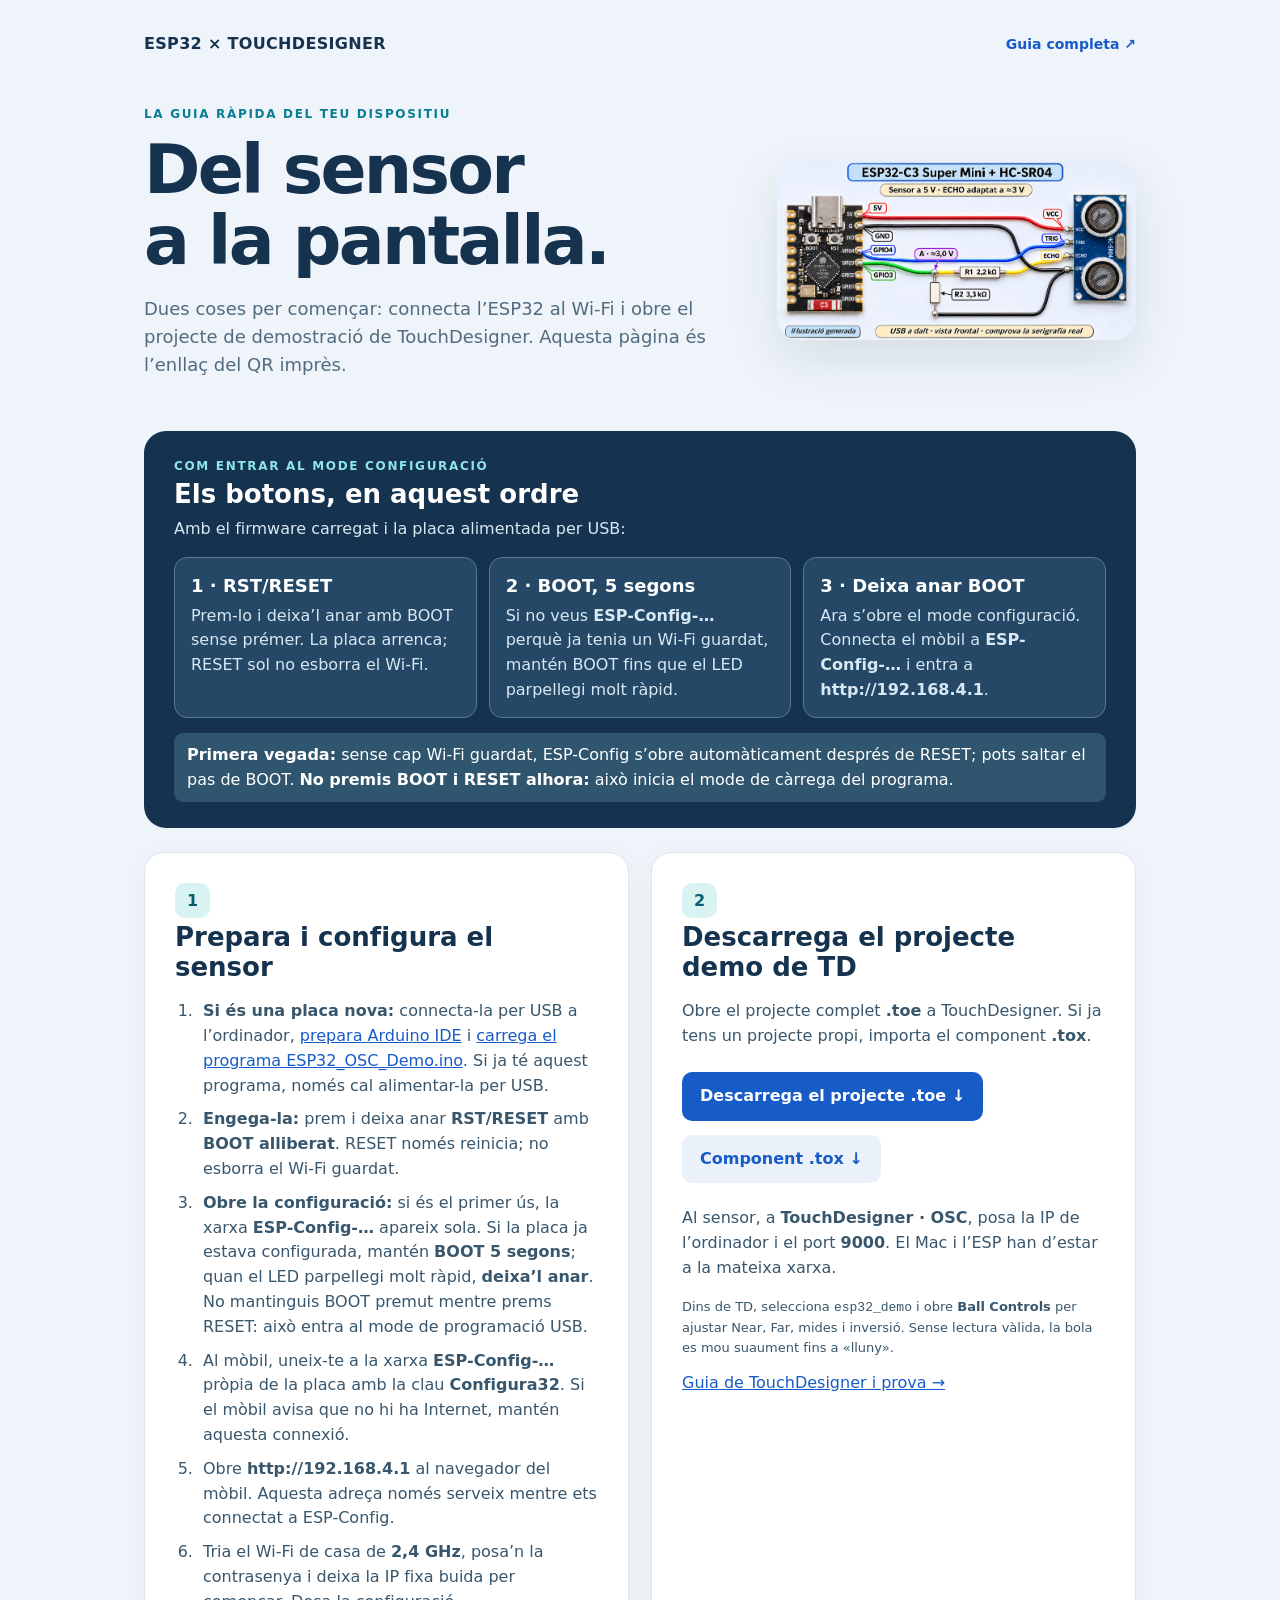
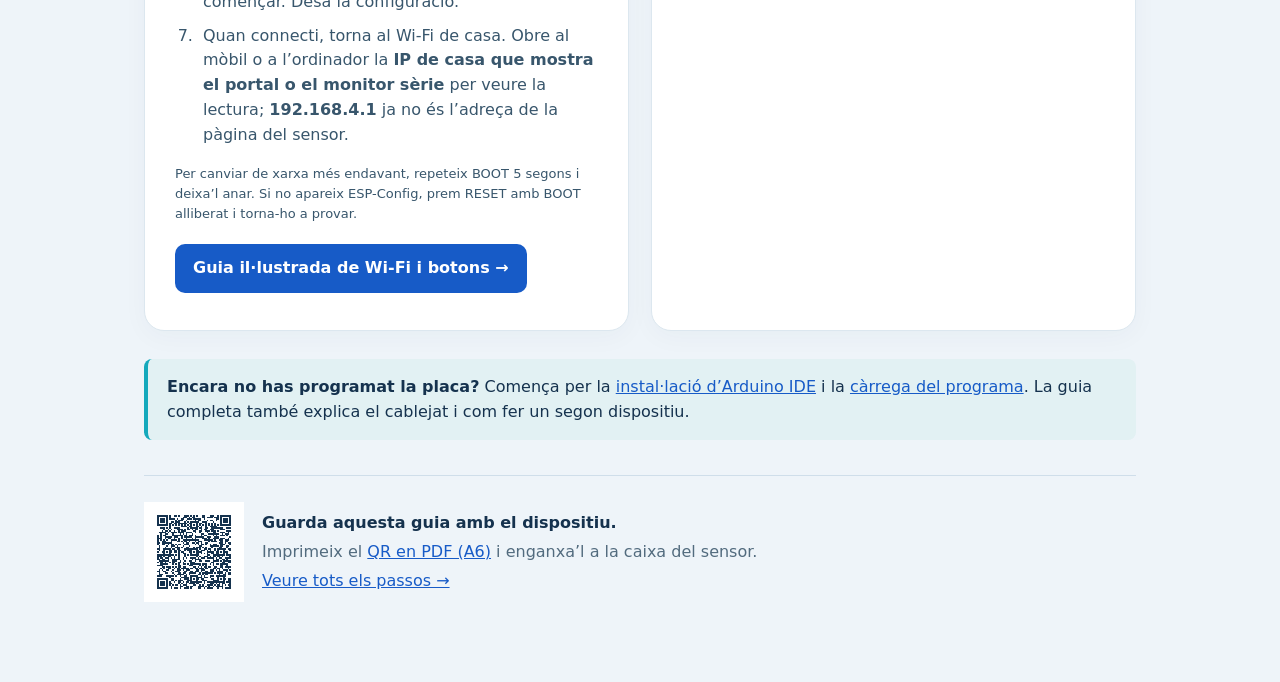
==== commit c6293593: "Suavitza la bola quan es perd la lectura OSC" ====
--- a/docs/comenca.html
+++ b/docs/comenca.html
@@ -6,6 +6,6 @@
 <section class="hero"><div><div class="kicker">La guia ràpida del teu dispositiu</div><h1>Del sensor<br>a la pantalla.</h1><p class="lead">Dues coses per començar: connecta l’ESP32 al Wi-Fi i obre el projecte de demostració de TouchDesigner. Aquesta pàgina és l’enllaç del QR imprès.</p></div><img src="assets/connexio-illustrada.png" alt="ESP32-C3 Super Mini connectat al sensor HC-SR04 amb divisor de tensió" width="1774" height="887"></section>
 <section class="button-sequence" aria-labelledby="botons"><div class="kicker" style="color:#8ee4ea">COM ENTRAR AL MODE CONFIGURACIÓ</div><h2 id="botons">Els botons, en aquest ordre</h2><p>Amb el firmware carregat i la placa alimentada per USB:</p><div class="steps"><div class="step"><b>1 · RST/RESET</b><span>Prem-lo i deixa’l anar amb BOOT sense prémer. La placa arrenca; RESET sol no esborra el Wi-Fi.</span></div><div class="step"><b>2 · BOOT, 5 segons</b><span>Si no veus <strong>ESP-Config-…</strong> perquè ja tenia un Wi-Fi guardat, mantén BOOT fins que el LED parpellegi molt ràpid.</span></div><div class="step"><b>3 · Deixa anar BOOT</b><span>Ara s’obre el mode configuració. Connecta el mòbil a <strong>ESP-Config-…</strong> i entra a <strong>http://192.168.4.1</strong>.</span></div></div><p class="alert"><strong>Primera vegada:</strong> sense cap Wi-Fi guardat, ESP-Config s’obre automàticament després de RESET; pots saltar el pas de BOOT. <strong>No premis BOOT i RESET alhora:</strong> això inicia el mode de càrrega del programa.</p></section>
 <main class="cards"><section class="card"><span class="number">1</span><h2>Prepara i configura el sensor</h2><ol><li><strong>Si és una placa nova:</strong> connecta-la per USB a l’ordinador, <a href="index.html#arduino">prepara Arduino IDE</a> i <a href="index.html#programa">carrega el programa ESP32_OSC_Demo.ino</a>. Si ja té aquest programa, només cal alimentar-la per USB.</li><li><strong>Engega-la:</strong> prem i deixa anar <strong>RST/RESET</strong> amb <strong>BOOT alliberat</strong>. RESET només reinicia; no esborra el Wi-Fi guardat.</li><li><strong>Obre la configuració:</strong> si és el primer ús, la xarxa <strong>ESP-Config-…</strong> apareix sola. Si la placa ja estava configurada, mantén <strong>BOOT 5 segons</strong>; quan el LED parpellegi molt ràpid, <strong>deixa’l anar</strong>. No mantinguis BOOT premut mentre prems RESET: això entra al mode de programació USB.</li><li>Al mòbil, uneix-te a la xarxa <strong>ESP-Config-…</strong> pròpia de la placa amb la clau <strong>Configura32</strong>. Si el mòbil avisa que no hi ha Internet, mantén aquesta connexió.</li><li>Obre <strong>http://192.168.4.1</strong> al navegador del mòbil. Aquesta adreça només serveix mentre ets connectat a ESP-Config.</li><li>Tria el Wi-Fi de casa de <strong>2,4 GHz</strong>, posa’n la contrasenya i deixa la IP fixa buida per començar. Desa la configuració.</li><li>Quan connecti, torna al Wi-Fi de casa. Obre al mòbil o a l’ordinador la <strong>IP de casa que mostra el portal o el monitor sèrie</strong> per veure la lectura; <strong>192.168.4.1</strong> ja no és l’adreça de la pàgina del sensor.</li></ol><p class="micro">Per canviar de xarxa més endavant, repeteix BOOT 5 segons i deixa’l anar. Si no apareix ESP-Config, prem RESET amb BOOT alliberat i torna-ho a provar.</p><a class="button" href="index.html#wifi">Guia il·lustrada de Wi-Fi i botons →</a></section>
-<section class="card"><span class="number">2</span><h2>Descarrega el projecte demo de TD</h2><p>Obre el projecte complet <strong>.toe</strong> a TouchDesigner. Si ja tens un projecte propi, importa el component <strong>.tox</strong>.</p><a class="button" href="downloads/Prova_ESP32_TouchDesigner.toe" download>Descarrega el projecte .toe ↓</a><a class="button secondary" href="downloads/Prova_ESP32_TouchDesigner.tox" download>Component .tox ↓</a><p>Al sensor, a <strong>TouchDesigner · OSC</strong>, posa la IP de l’ordinador i el port <strong>9000</strong>. El Mac i l’ESP han d’estar a la mateixa xarxa.</p><p class="micro">Dins de TD, selecciona <code>esp32_demo</code> i obre <strong>Ball Controls</strong> per ajustar Near, Far, mides i inversió. Sense lectura vàlida, la bola es comporta com «lluny».</p><a href="index.html#touchdesigner">Guia de TouchDesigner i prova →</a></section></main>
+<section class="card"><span class="number">2</span><h2>Descarrega el projecte demo de TD</h2><p>Obre el projecte complet <strong>.toe</strong> a TouchDesigner. Si ja tens un projecte propi, importa el component <strong>.tox</strong>.</p><a class="button" href="downloads/Prova_ESP32_TouchDesigner.toe" download>Descarrega el projecte .toe ↓</a><a class="button secondary" href="downloads/Prova_ESP32_TouchDesigner.tox" download>Component .tox ↓</a><p>Al sensor, a <strong>TouchDesigner · OSC</strong>, posa la IP de l’ordinador i el port <strong>9000</strong>. El Mac i l’ESP han d’estar a la mateixa xarxa.</p><p class="micro">Dins de TD, selecciona <code>esp32_demo</code> i obre <strong>Ball Controls</strong> per ajustar Near, Far, mides i inversió. Sense lectura vàlida, la bola es mou suaument fins a «lluny».</p><a href="index.html#touchdesigner">Guia de TouchDesigner i prova →</a></section></main>
 <aside class="note"><strong>Encara no has programat la placa?</strong> Comença per la <a href="index.html#arduino">instal·lació d’Arduino IDE</a> i la <a href="index.html#programa">càrrega del programa</a>. La guia completa també explica el cablejat i com fer un segon dispositiu.</aside>
 <footer class="qr-row"><img src="assets/qr-guia.png" alt="Codi QR que obre aquesta pàgina"><div><strong>Guarda aquesta guia amb el dispositiu.</strong><p>Imprimeix el <a href="assets/qr-guia-imprimible.pdf" download>QR en PDF (A6)</a> i enganxa’l a la caixa del sensor.</p><a href="index.html">Veure tots els passos →</a></div></footer></div></body></html>
